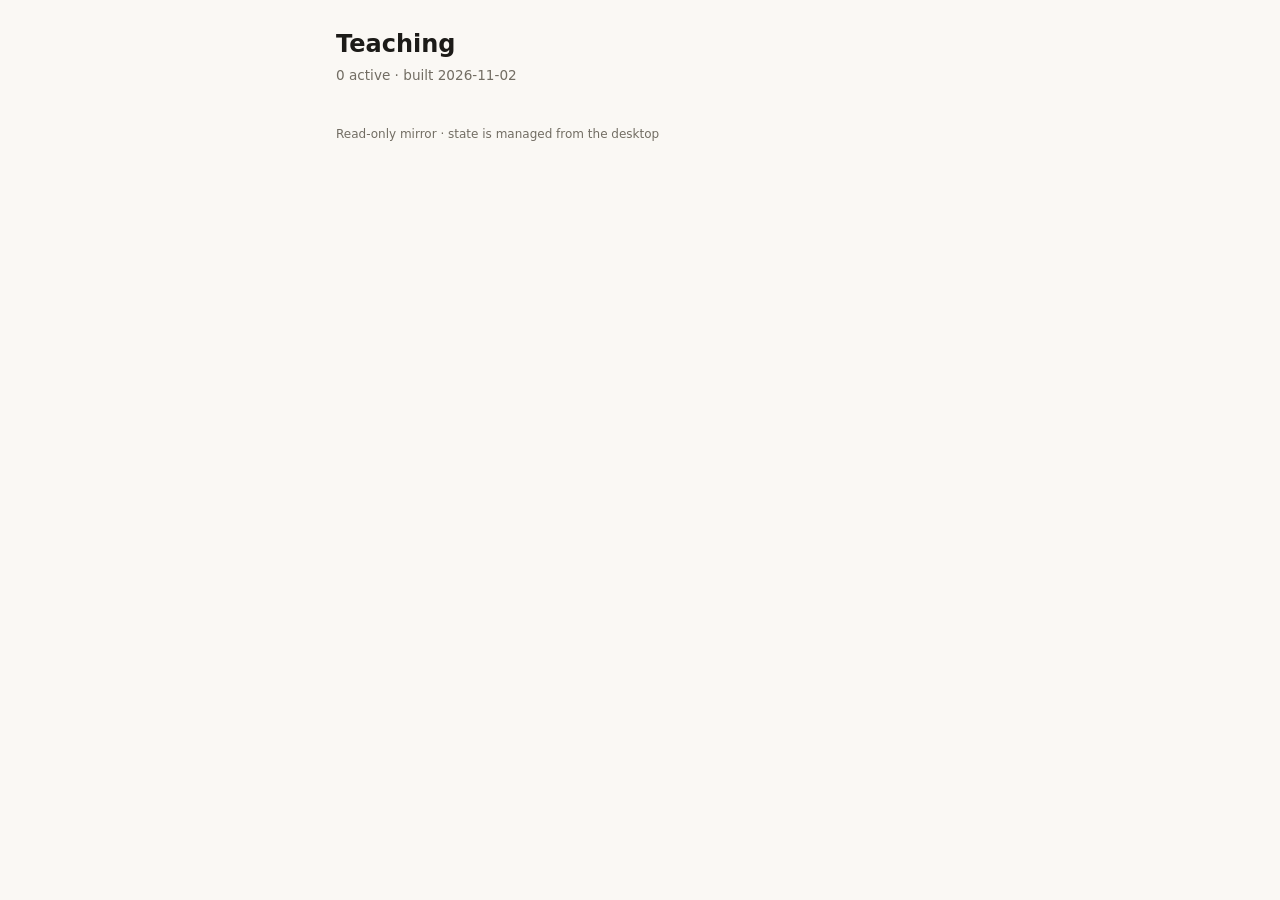
==== docs/index.html @ 08d1d864 "Publish via GitHub Pages: build to docs/ in a pre-commit hook, drop Netlify" ====
<!DOCTYPE html>
<html lang="en">
<head>
<meta charset="utf-8">
<meta name="viewport" content="width=device-width, initial-scale=1">
<meta name="robots" content="noindex">
<title>Teaching</title>
<link rel="icon" href="data:image/svg+xml,%3Csvg xmlns='http://www.w3.org/2000/svg' viewBox='0 0 100 100'%3E%3Ctext y='.9em' font-size='90'%3E%F0%9F%8E%93%3C/text%3E%3C/svg%3E">
<style>
  :root {
    --bg:#faf8f4; --card:#fff; --ink:#1c1b18; --muted:#726d63; --rule:#e2ddd3;
    --accent:#3b5bdb; --good:#2f9e44; --chip:#f0ece4;
  }
  @media (prefers-color-scheme: dark) {
    :root { --bg:#161513; --card:#211f1c; --ink:#eae6de; --muted:#9c968a;
            --rule:#38352f; --accent:#7b96f2; --good:#69c779; --chip:#2b2925; }
  }
  * { box-sizing:border-box; }
  body { margin:0; background:var(--bg); color:var(--ink);
         font:16px/1.5 system-ui,-apple-system,'Segoe UI',sans-serif;
         -webkit-text-size-adjust:100%; }
  main { max-width:640px; margin:0 auto; padding:1.2rem 1rem 4rem; }
  h1 { font-size:1.5rem; margin:0.4rem 0 0.2rem; }
  .sub { color:var(--muted); font-size:0.85rem; margin:0 0 1.4rem; }
  .nav { display:flex; gap:0.5rem; flex-wrap:wrap; margin:0 0 1.6rem; }
  .nav a { color:var(--accent); text-decoration:none; font-weight:600; font-size:0.9rem;
           background:var(--chip); border:1px solid var(--rule); border-radius:999px;
           padding:0.35em 0.95em; }
  .tabs a { color:var(--muted); }
  .tabs a.on { color:var(--bg); background:var(--accent); border-color:var(--accent); }
  h2 { font-size:0.8rem; letter-spacing:0.12em; text-transform:uppercase;
       color:var(--muted); margin:1.8rem 0 0.6rem; }
  h2 a { color:inherit; text-decoration:none; }
  h2 a::after { content:" ›"; }
  h3 { font-size:0.95rem; margin:1.4rem 0 0.5rem; }
  .js .shelf { display:none; }
  .js .shelf.on { display:block; }
  .js .shelf > h2 { display:none; }
  .js .shelf > h3:first-of-type { margin-top:0; }
  .card { display:block; background:var(--card); border:1px solid var(--rule);
          border-radius:12px; padding:0.75rem 0.95rem; margin-bottom:0.55rem;
          text-decoration:none; color:var(--ink); }
  .card:active { border-color:var(--accent); }
  .card.done { opacity:0.6; }
  .card .t { font-weight:600; }
  .card .m { display:flex; gap:0.6em; align-items:center; color:var(--muted);
             font-size:0.75rem; margin-top:0.25rem; }
  .dot { color:var(--good); }
  .kind { background:var(--chip); border-radius:5px; padding:0.05em 0.5em; }
  .bookcard { background:var(--card); border:1px solid var(--rule); border-radius:12px;
              padding:0.75rem 0.95rem; margin-bottom:0.55rem; }
  .bookcard .t { font-weight:600; }
  .bookcard .row { color:var(--muted); font-size:0.8rem; margin-top:0.2rem; }
  .bookcard .row b { color:var(--ink); font-weight:600; }
  footer { color:var(--muted); font-size:0.75rem; margin-top:2.5rem; }
</style>
</head>
<body>
<main>
<h1>Teaching</h1>
<p class="sub">0 active · built 2026-11-02</p>
<footer>Read-only mirror · state is managed from the desktop</footer>
</main>
</body>
</html>
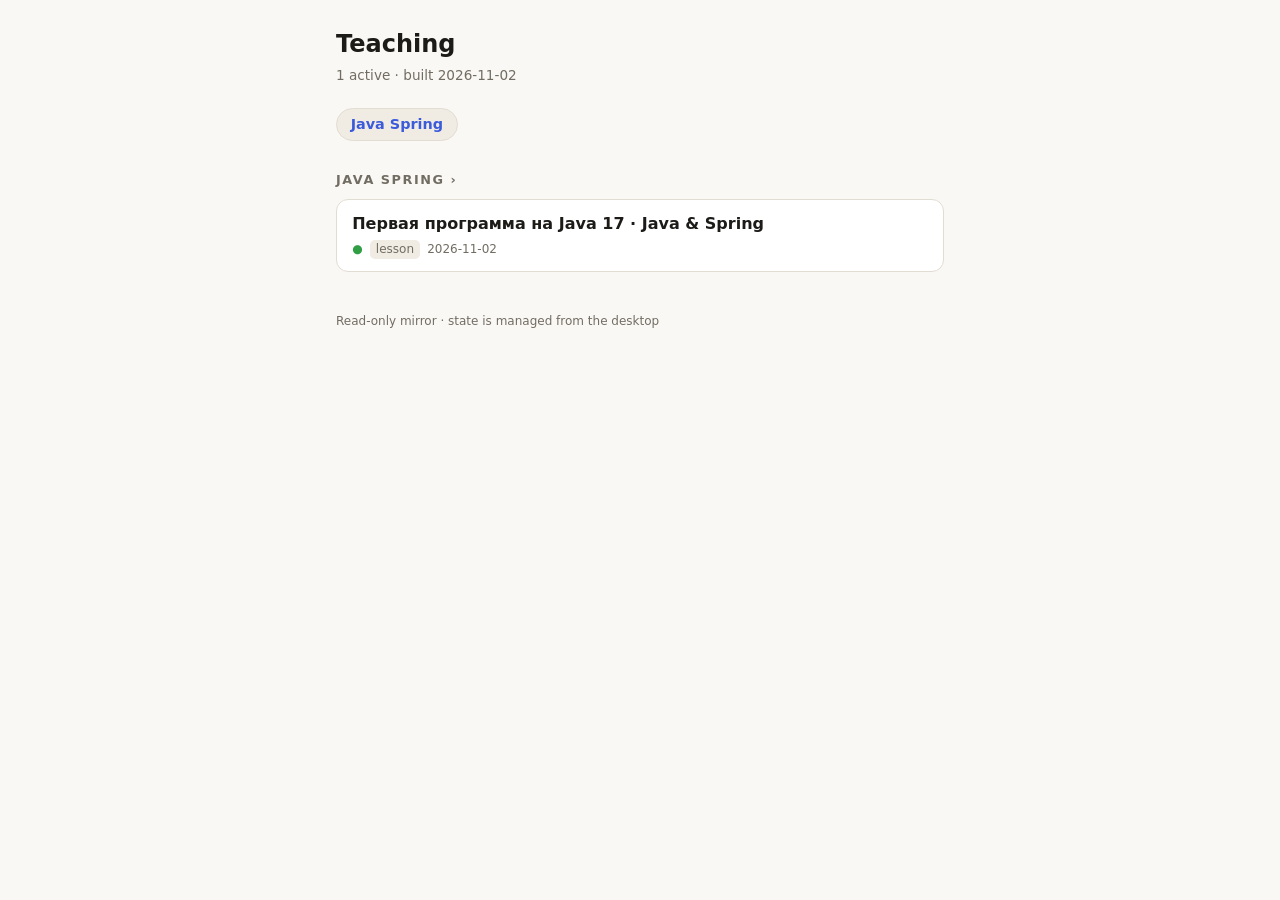
==== commit c1a01ea5: "java-spring: mission, resources, lesson 1; sql subject; shared quiz engine; sensitive-pattern guard" ====
--- a/docs/index.html
+++ b/docs/index.html
@@ -58,7 +58,10 @@
 <body>
 <main>
 <h1>Teaching</h1>
-<p class="sub">0 active · built 2026-11-02</p>
+<p class="sub">1 active · built 2026-11-02</p>
+<div class="nav"><a href="java-spring/index.html">Java Spring</a></div>
+<h2><a href="java-spring/index.html">Java Spring</a></h2>
+<a class="card" href="java-spring/lessons/0001-first-java-program.html"><span class="t">Первая программа на Java 17 · Java &amp; Spring</span><span class="m"><span class="dot">●</span><span class="kind">lesson</span><span>2026-11-02</span></span></a>
 <footer>Read-only mirror · state is managed from the desktop</footer>
 </main>
 </body>
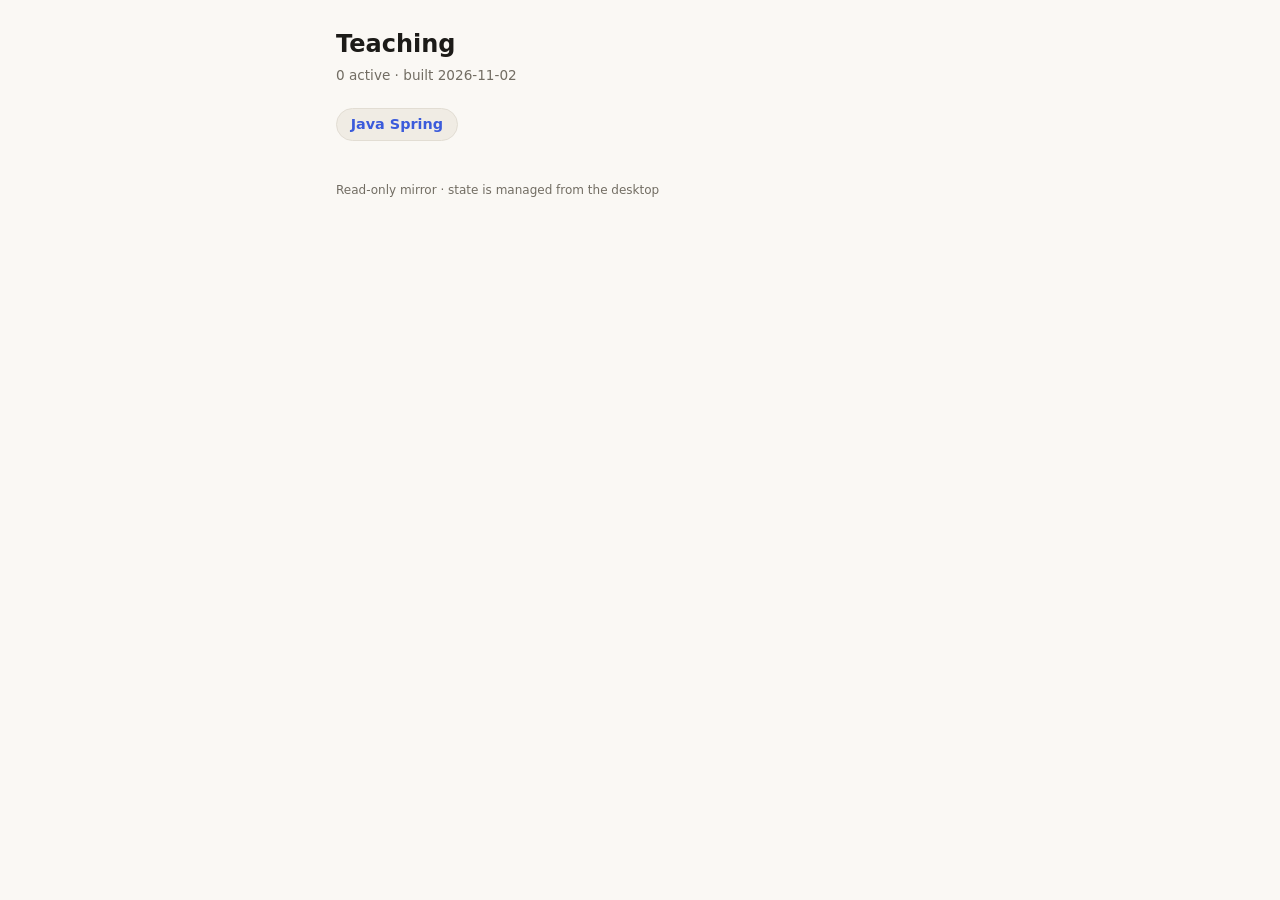
==== commit 3db7acab: "java-spring: lesson 1 done, learning record 0001" ====
--- a/docs/index.html
+++ b/docs/index.html
@@ -58,10 +58,8 @@
 <body>
 <main>
 <h1>Teaching</h1>
-<p class="sub">1 active · built 2026-11-02</p>
+<p class="sub">0 active · built 2026-11-02</p>
 <div class="nav"><a href="java-spring/index.html">Java Spring</a></div>
-<h2><a href="java-spring/index.html">Java Spring</a></h2>
-<a class="card" href="java-spring/lessons/0001-first-java-program.html"><span class="t">Первая программа на Java 17 · Java &amp; Spring</span><span class="m"><span class="dot">●</span><span class="kind">lesson</span><span>2026-11-02</span></span></a>
 <footer>Read-only mirror · state is managed from the desktop</footer>
 </main>
 </body>
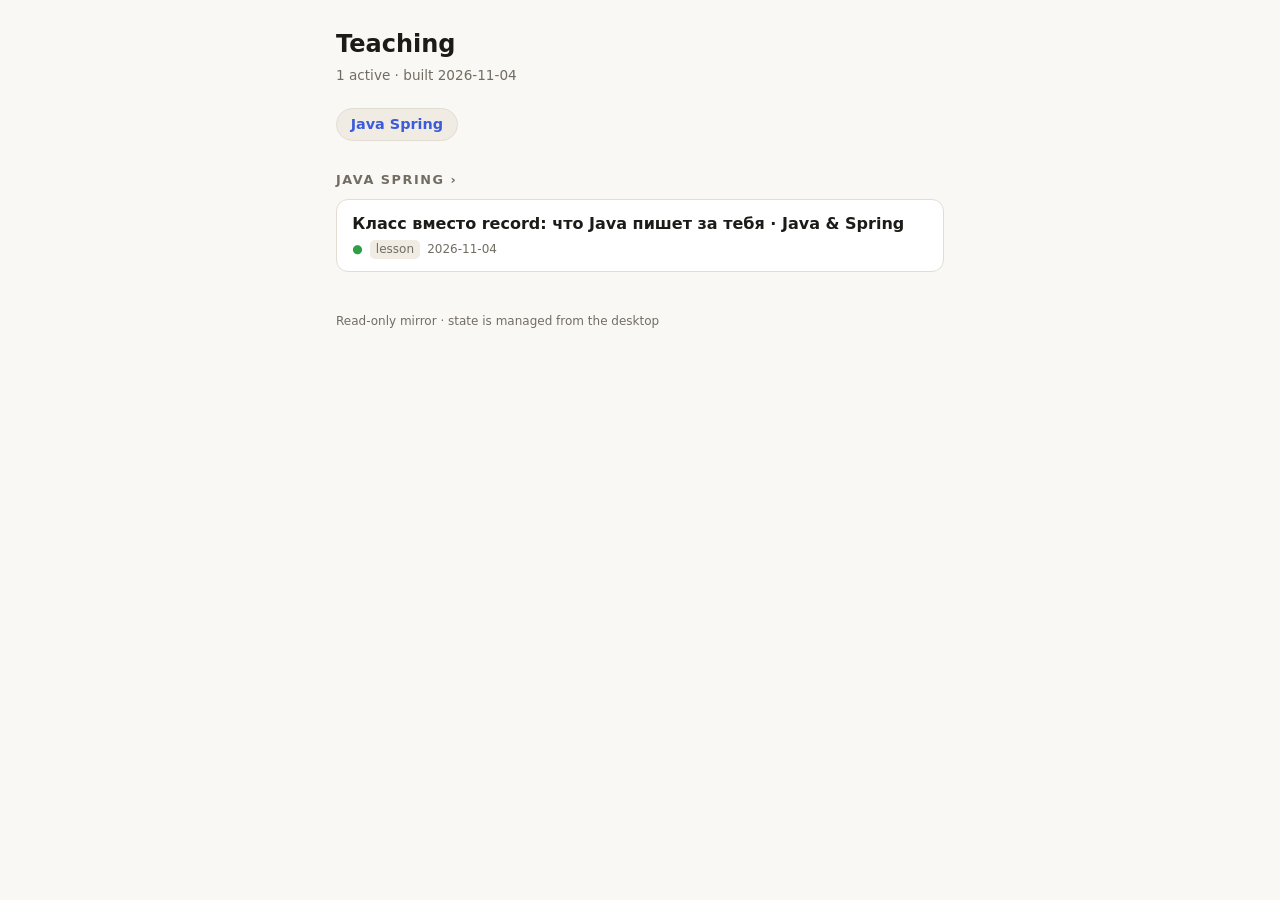
==== commit d68e64cf: "java-spring: lesson 2 (class vs record), signatures skill page; shared drill engine" ====
--- a/docs/index.html
+++ b/docs/index.html
@@ -58,8 +58,10 @@
 <body>
 <main>
 <h1>Teaching</h1>
-<p class="sub">0 active · built 2026-11-02</p>
+<p class="sub">1 active · built 2026-11-04</p>
 <div class="nav"><a href="java-spring/index.html">Java Spring</a></div>
+<h2><a href="java-spring/index.html">Java Spring</a></h2>
+<a class="card" href="java-spring/lessons/0002-class-instead-of-record.html"><span class="t">Класс вместо record: что Java пишет за тебя · Java &amp; Spring</span><span class="m"><span class="dot">●</span><span class="kind">lesson</span><span>2026-11-04</span></span></a>
 <footer>Read-only mirror · state is managed from the desktop</footer>
 </main>
 </body>
